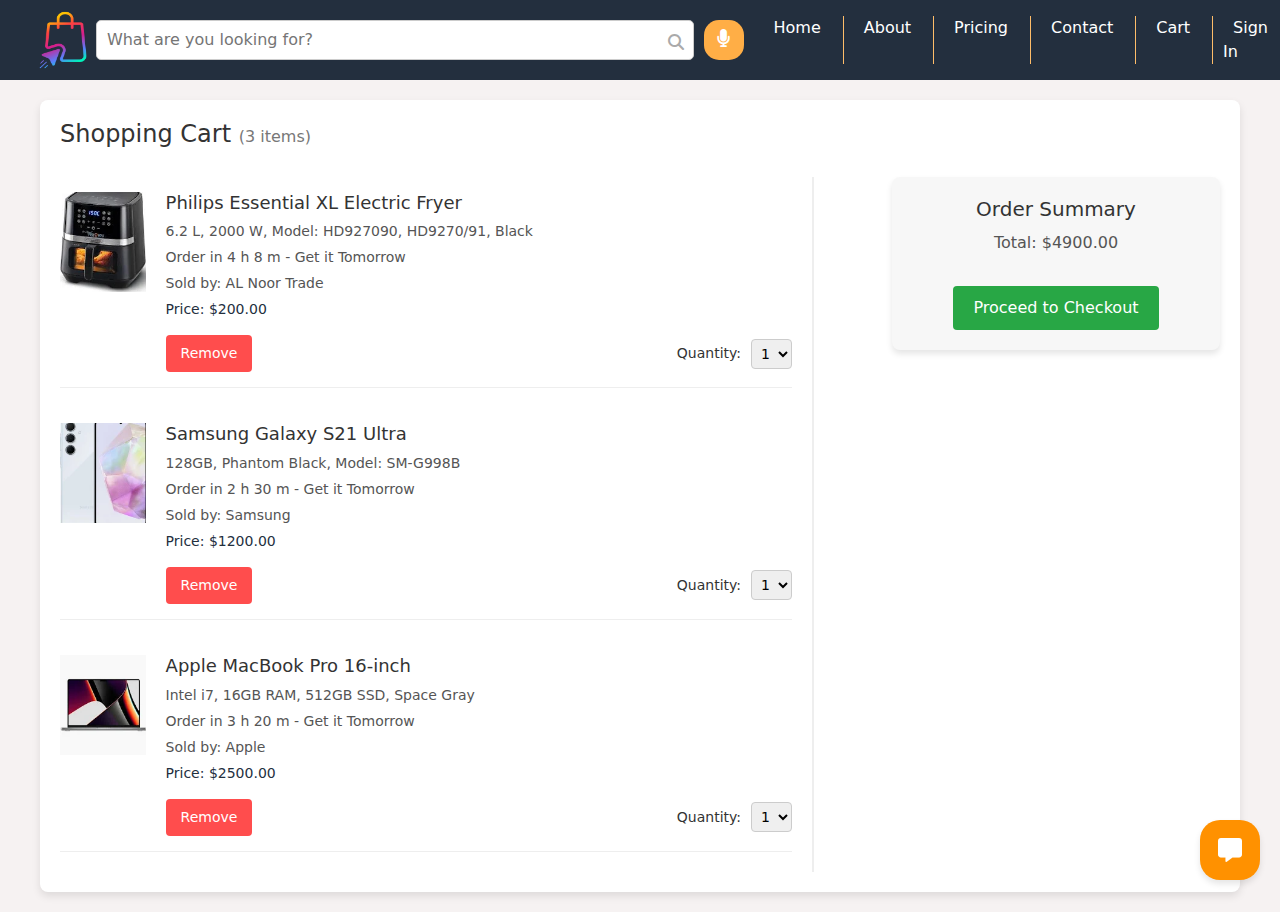
==== cart page/index.html @ 744badcf "message" ====
<!DOCTYPE html>
<html lang="en">
<head>
    <meta charset="UTF-8">
    <meta name="viewport" content="width=device-width, initial-scale=1.0">
    <title>Online Shopping</title>
    <link rel="stylesheet" href="../css/normalize.css">
    <link rel="stylesheet" href="../css/all.min.css">
    <link rel="stylesheet" href="style.css">
    <link rel="preconnect" href="https://fonts.googleapis.com">
    <link rel="preconnect" href="https://fonts.gstatic.com" crossorigin>
    <link href="https://fonts.googleapis.com/css2?family=Open+Sans:wght@300;400;500;600;700;800&display=swap"rel="stylesheet">
    <link rel="stylesheet" href="https://cdnjs.cloudflare.com/ajax/libs/font-awesome/6.5.1/css/all.min.css"
        integrity="sha512-DTOQO9RWCH3ppGqcWaEA1BIZOC6xxalwEsw9c2QQeAIftl+Vegovlnee1c9QX4TctnWMn13TZye+giMm8e2LwA=="
        crossorigin="anonymous" referrerpolicy="no-referrer">
    <link href="../carousel/carousel.css" rel="stylesheet">
    <script src="../home page/function.js"></script>
</head> 
<body style="background: #f6f2f2;">
    
    <header>
        <div class="header-container">
            <div class="nav-container">
                <img src="../images/Online-shopping-logo-design-template-on-transparent-background-PNG.png" alt="">
                <div class="search-wrapper">
                    <input type="text" id="search-bar" class="searching" placeholder="What are you looking for?">
                </div>

                <div class="microphone">
                    <button id="microphoneButton"><i class="fa-solid fa-microphone"></i></button>
                    <audio id="microphoneSound" src="../sounds/mixkit-select-click-1109.wav"></audio>
                </div>      
                
                <nav>
                    <ul>
                        <li><a href="">Home</a></li>
                        <li><a href="">About</a></li>
                        <li><a href="">Pricing</a></li>
                        <li><a href="">Contact</a></li>
                        <li><a href="">Cart</a></li>
                        <li><a href="../login/login.html">Sign In</a></li>
                    </ul>
                </nav>
                <div class="toggle-btn">
                    <i class="fa-solid fa-bars"></i>
                </div>
            </div>
        </div>
        <div class="drop-down-menu">
            <li>
                <a href="">About</a>
            </li>

            <li>
                <a href="">Experience</a>
            </li>

            <li>
                <a href="">Projects</a>
            </li>

            <li>
                <a href="">Contact</a>
            </li>
        </div>
    </header>
    <audio id="remove-sound" src="remove-sound.mp3" preload="auto"></audio>
    <div class="cart-main">
        <div class="cart-head">
            <h2>Shopping Cart <span>(3 items)</span></h2>
        </div>
        <div class="pro-and-check">
            <div class="cart-products" id="cart-products">
                <div class="my-product" data-price="200" data-quantity="1">
                    <img src="../images/products/download.jpg" alt="Product 1" class="product-img">
                    <div class="product-details">
                        <h3>Philips Essential XL Electric Fryer</h3>
                        <p class="product-info">6.2 L, 2000 W, Model: HD927090, HD9270/91, Black</p>
                        <p class="product-shipping">Order in 4 h 8 m - Get it Tomorrow</p>
                        <p class="product-seller">Sold by: AL Noor Trade</p>
                        <p class="product-price">Price: $200.00</p>
                        <div class="product-actions">
                            <button class="remove-btn" onclick="removeProduct(this)">Remove</button>
                            <div class="quantity-container">
                                <label for="quantity1">Quantity:</label>
                                <select id="quantity1" class="quantity-dropdown" onchange="updateTotal(this)">
                                    <option value="1" selected>1</option>
                                    <option value="2">2</option>
                                    <option value="3">3</option>
                                    <option value="4">4</option>
                                    <option value="5">5</option>
                                </select>
                            </div>
                        </div>
                    </div>
                </div>
    
                <div class="my-product" data-price="1200" data-quantity="1">
                    <img src="../images/products/download (2).jpg" alt="Product 2" class="product-img">
                    <div class="product-details">
                        <h3>Samsung Galaxy S21 Ultra</h3>
                        <p class="product-info">128GB, Phantom Black, Model: SM-G998B</p>
                        <p class="product-shipping">Order in 2 h 30 m - Get it Tomorrow</p>
                        <p class="product-seller">Sold by: Samsung</p>
                        <p class="product-price">Price: $1200.00</p>
                        <div class="product-actions">
                            <button class="remove-btn" onclick="removeProduct(this)">Remove</button>
                            <div class="quantity-container">
                                <label for="quantity2">Quantity:</label>
                                <select id="quantity2" class="quantity-dropdown" onchange="updateTotal(this)">
                                    <option value="1" selected>1</option>
                                    <option value="2">2</option>
                                    <option value="3">3</option>
                                    <option value="4">4</option>
                                    <option value="5">5</option>
                                </select>
                            </div>
                        </div>
                    </div>
                </div>
    
                <div class="my-product" data-price="2500" data-quantity="1">
                    <img src="../images/products/download (3).jpg" alt="Product 3" class="product-img">
                    <div class="product-details">
                        <h3>Apple MacBook Pro 16-inch</h3>
                        <p class="product-info">Intel i7, 16GB RAM, 512GB SSD, Space Gray</p>
                        <p class="product-shipping">Order in 3 h 20 m - Get it Tomorrow</p>
                        <p class="product-seller">Sold by: Apple</p>
                        <p class="product-price">Price: $2500.00</p>
                        <div class="product-actions">
                            <button class="remove-btn" onclick="removeProduct(this)">Remove</button>
                            <div class="quantity-container">
                                <label for="quantity3">Quantity:</label>
                                <select id="quantity3" class="quantity-dropdown" onchange="updateTotal(this)">
                                    <option value="1" selected>1</option>
                                    <option value="2">2</option>
                                    <option value="3">3</option>
                                    <option value="4">4</option>
                                    <option value="5">5</option>
                                </select>
                            </div>
                        </div>
                    </div>
                </div>
            </div>
    
            <div class="order-checkout">
                <div class="checkout-summary">
                    <h3>Order Summary</h3>
                    <p>Total: <span id="total-price">$4900.00</span></p>
                    <button class="checkout-btn">Proceed to Checkout</button>
                </div>
            </div>
        </div>
    </div>
    
    
    
    <div class="chatbot-container">
        <div class="chatbot-icon" onclick="toggleChat()">
            <i class="fas fa-comment-alt"></i>
        </div>
        <div class="chatbot-window" id="chatWindow">
            <div class="chatbot-header">
                <span>Chatbot</span>
                <button class="close-btn" onclick="toggleChat()"><i class="fa-solid fa-x"></i></button>
            </div>
            <div class="chatbot-body">
                <p>Hi! How can I assist you today?</p>
            </div>
            <div class="chatbot-footer">
                <input type="text" placeholder="Type a message..." id="chatInput" />
                <button onclick="sendMessage()">Send</button>
            </div>
        </div>
    </div>
</body>
</html>
---- cart page/style.css ----
* {
    box-sizing: border-box;
    padding: 0;
    margin: 0;
}
html {
    scroll-behavior: smooth;
}
body{
    font-family: "Open Sans", sans-serif;
    background: #eee;
}
.header-container {
    display: flex;
    justify-content: space-between;
    align-items: center;
    padding: 10px;
    background-color: #232f3e; 
    height: 80px;
}

.nav-container {
    display: flex;
    align-items: center;
    flex-grow: 1;
    gap: 10px;
}

.nav-container img {
    height: 70px;
    width: 80px;
    position: relative;
    left: 15px; 
}

.search-wrapper {
    position: relative;
    width: 50%;
    max-width: 1000px; 
    margin-left: auto;
}

#search-bar {
    width: 100%;
    padding: 7px 40px 7px 10px; 
    border: 1px solid #ccc;
    border-radius: 5px;
    position: relative;
    font-size: 16px;
}

.search-wrapper::before {
    content: "\f002";
    font-family: "Font Awesome 5 Free";
    font-weight: 900;
    position: absolute;
    right: 10px;
    top: 10px;
    font-size: 16px;
    z-index: 50;
    color: #aaa;
}

#search-bar:focus {
    border-color: #789abe; 
    outline: none;
}

#search-bar:focus::placeholder {
    color: white;
}

.search-icon {
    position: absolute; 
    top: 50%;
    right: 10px; 
    transform: translateY(-50%);
    font-size: 16px;
    color: #888; 
    cursor: pointer;
}

.microphone {
    position: relative;
    display: flex;
    justify-content: center;
    align-items: center;
    width: 40px;
    height: 40px;
    background-color: #ffae46; 
    border-radius: 15px; 
    transition: transform 0.3s ease, background-color 0.3s ease;
    cursor: pointer;
    min-width: 40px;
}
.microphone button{
    background-color: transparent;
    border: none;
    width: 100px;
    height: 100px;
}
.microphone:hover {
    transform: scale(1.1); 
    background-color: #ba8239; 
}

.fa-microphone {
    font-size: 18px; 
    color: white; 
    transition: transform 0.3s ease;
}

nav {
    margin-left: auto;
    position: relative;
}

nav .toggle-menu {
    font-size: 24px;
    margin-right: 10px;
    cursor: pointer;
    display: none; 
}

nav ul {
    display: flex;
    list-style: none;
    margin: 0;
    padding: 0;
    gap: 12px;  
}

nav ul li a {
    text-decoration: none;
    color: #fff; 
    padding: 5px 10px;
    transition: color 0.3s, background-color 0.5s;
    
}
nav ul li{
    border-left-style: solid;
    border-color: #febd69;
    border-width: 1px;
    padding-left: 10px;
}

nav ul li:first-child{
    border-width: 0px;
}

nav ul li a:hover {
    border-radius: 10px;
    color: #febd69;
}
.chatbot-container {
    position: fixed;
    bottom: 20px;
    right: 20px;
    z-index: 1000;
}

.chatbot-icon {
    background-color: #ff9100;
    color: white;
    border-radius: 20px;
    width: 60px;
    height: 60px;
    display: flex;
    align-items: center;
    justify-content: center;
    cursor: pointer;
    box-shadow: 0 4px 6px rgba(0, 0, 0, 0.1);
    transition: all 0.3s;
}

.chatbot-icon:hover {
    scale: 1.1;
}

.chatbot-icon i {
    font-size: 24px;
}

.chatbot-window {
    display: none;
    position: fixed;
    bottom: 80px;
    right: 20px;
    width: 300px;
    background: white;
    box-shadow: 0 4px 8px rgba(0, 0, 0, 0.2);
    border-radius: 8px;
    overflow: hidden;
    flex-direction: column;
    z-index: 1001;
}

.chatbot-header {
    background-color: #232f3e;
    color: white;
    padding: 10px;
    font-size: 16px;
    display: flex;
    justify-content: space-between;
    align-items: center;
}

.chatbot-header .close-btn {
    background: none;
    border: none;
    color: white;
    font-size: 18px;
    cursor: pointer;
}

.chatbot-body {
    padding: 10px;
    height: 200px;
    overflow-y: auto;
    font-size: 14px;
}

.chatbot-footer {
    display: flex;
    padding: 10px;
    border-top: 1px solid #ddd;
}

.chatbot-footer input {
    flex: 1;
    padding: 8px;
    font-size: 14px;
    border: 1px solid #ddd;
    border-radius: 4px;
}

.chatbot-footer button {
    margin-left: 5px;
    padding: 8px 12px;
    background-color: #ff9100;
    color: white;
    border: none;
    border-radius: 4px;
    cursor: pointer;
    transition: all 0.3s;
}

.chatbot-footer button:hover {
    background-color: #232f3e;
}

#scrollToTopButton {
    position: fixed;
    bottom: 20px;
    left: 20px;
    /* display: none; */
    background-color: #232f3e;
    color: white;
    border: none;
    border-radius: 10px;
    padding: 10px 15px;
    font-size: 16px;
    cursor: pointer;
    box-shadow: 0 4px 6px rgba(0, 0, 0, 0.1);
    transition: all 0.3s;
}

#scrollToTopButton:hover {
    background-color: #febd69;
}


.drop-down-menu{
    position: absolute;
    right: 2rem;
    top: 60px;
    height: 0;
    width: 200px;
    background-color: rgb(235, 235, 235);
    backdrop-filter: blur(15px);
    border-radius: 10px;
    overflow: hidden;
}

.drop-down-menu.open{
    height: 200px;
}

.drop-down-menu li{
    padding: 0.7rem;
    display: flex;
    align-items: center;
    justify-content: center;
}

.toggle-btn{
    cursor: pointer;
    font-size: 1.4rem;
    display: none;
}

.toggle-btn:hover{
    opacity: 0.6;
}

@media (max-width: 900px) {
    .nav-container{
        display: block;
    }

    .search-wrapper input {
        font-size: 10px;
    }
}

.cart-main {
    display: flex;
    flex-direction: column;
    max-width: 1200px;
    margin: 20px auto;
    background-color: #fff;
    border-radius: 8px;
    padding: 20px;
    box-shadow: 0 4px 8px rgba(0, 0, 0, 0.1);
}

.cart-head {
    margin-bottom: 20px;
}

.cart-head h2 {
    font-size: 24px;
    color: #333;
}

.cart-head span {
    font-size: 16px;
    color: #777;
}

.pro-and-check {
    display: flex;
    justify-content: space-between;
}

.cart-products {
    width: 65%;
    padding-right: 20px;
    border-right: 2px solid #eee;
}

.my-product {
    display: flex;
    margin-bottom: 20px;
    border-bottom: 1px solid #eee;
    padding-bottom: 15px;
    padding-top: 15px;
}

.product-img {
    width: 100px;
    height: 100px;
    object-fit: cover;
    margin-right: 20px;
}

.product-details {
    display: flex;
    flex-direction: column;
    justify-content: space-between;
    width: 100%;
}

.product-details h3 {
    font-size: 18px;
    color: #333;
}

.product-info,
.product-shipping,
.product-seller,
.product-price {
    font-size: 14px;
    color: #555;
    margin-bottom: 5px;
}

.product-price{
    color: #232f3e;
    font-weight: 500;
}

.product-actions {
    display: flex;
    justify-content: space-between;
    align-items: center;
    margin-top: 10px;
}

.remove-btn {
    background-color: #ff4d4d;
    border: none;
    color: white;
    padding: 8px 15px;
    cursor: pointer;
    font-size: 14px;
    border-radius: 4px;
    transition: background-color 0.3s ease;
}

.remove-btn:hover {
    background-color: #e60000;
}

.quantity-container {
    display: flex;
    align-items: center;
}

.quantity-container label {
    font-size: 14px;
    color: #333;
    margin-right: 10px;
}

.quantity-dropdown {
    padding: 5px;
    font-size: 14px;
    border-radius: 4px;
    border: 1px solid #ccc;
}

.order-checkout {
    width: 30%;
    padding-left: 20px;
}

.checkout-summary {
    padding: 20px;
    background-color: #f7f7f7;
    border-radius: 8px;
    box-shadow: 0 4px 6px rgba(0, 0, 0, 0.1);
    text-align: center;
}

.checkout-summary h3 {
    font-size: 20px;
    color: #333;
    margin-bottom: 10px;
}

.checkout-summary p {
    font-size: 16px;
    color: #555;
}

.checkout-btn {
    background-color: #28a745;
    border: none;
    color: white;
    padding: 10px 20px;
    margin-top: 15px;
    cursor: pointer;
    font-size: 16px;
    border-radius: 4px;
    transition: background-color 0.3s ease;
}

.checkout-btn:hover {
    background-color: #218838;
}

/* Responsive Design */
@media (max-width: 768px) {
    .pro-and-check {
        flex-direction: column;
    }

    .cart-products {
        width: 100%;
        padding-right: 0;
        border-right: none;
        margin-bottom: 20px;
    }

    .order-checkout {
        width: 100%;
        padding-left: 0;
    }

    .my-product {
        flex-direction: column;
        align-items: center;
    }

    .product-img {
        margin-bottom: 15px;
    }

    .checkout-summary p {
        font-size: 14px;
    }
}
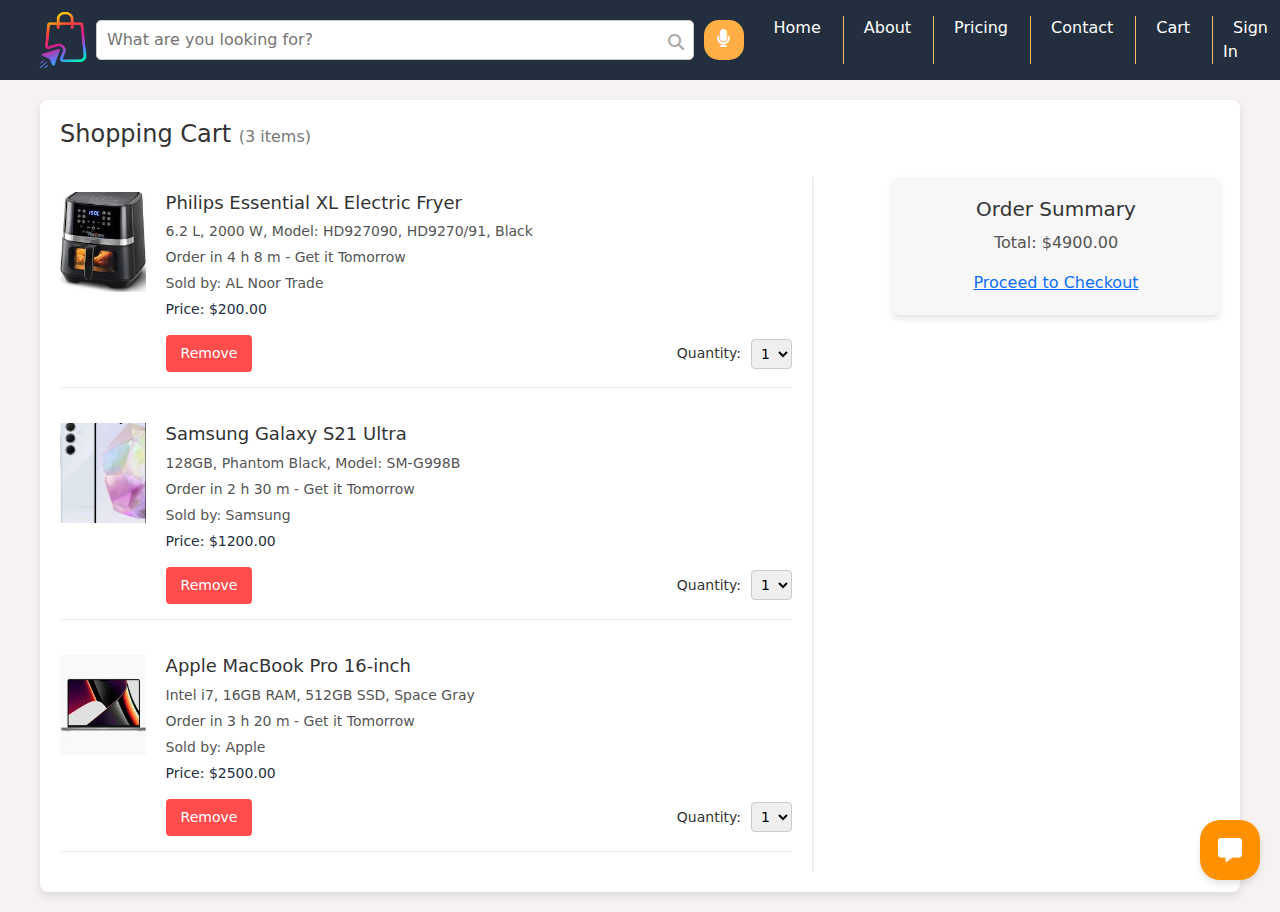
==== commit aea3aa15: "blabla" ====
--- a/cart page/index.html
+++ b/cart page/index.html
@@ -33,7 +33,7 @@
                 
                 <nav>
                     <ul>
-                        <li><a href="">Home</a></li>
+                        <li><a href="../home page/index.html">Home</a></li>
                         <li><a href="">About</a></li>
                         <li><a href="">Pricing</a></li>
                         <li><a href="">Contact</a></li>
@@ -148,7 +148,7 @@
                 <div class="checkout-summary">
                     <h3>Order Summary</h3>
                     <p>Total: <span id="total-price">$4900.00</span></p>
-                    <button class="checkout-btn">Proceed to Checkout</button>
+                    <a href="../checkout page/check.html">Proceed to Checkout</a>
                 </div>
             </div>
         </div>
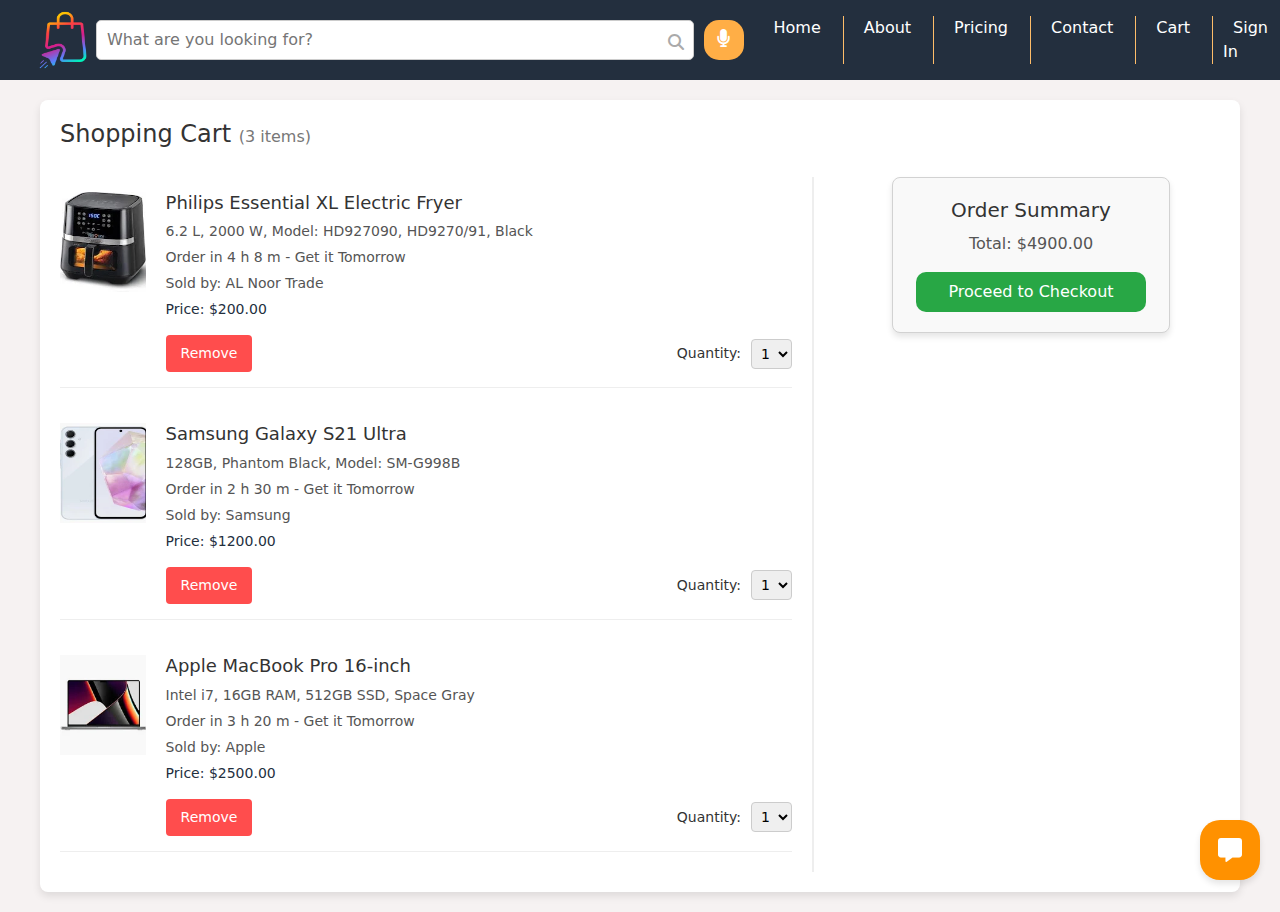
==== commit a14238b7: "love" ====
--- a/cart page/index.html
+++ b/cart page/index.html
@@ -34,9 +34,9 @@
                 <nav>
                     <ul>
                         <li><a href="../home page/index.html">Home</a></li>
-                        <li><a href="">About</a></li>
+                        <li><a href="#about-footer">About</a></li>
                         <li><a href="">Pricing</a></li>
-                        <li><a href="">Contact</a></li>
+                        <li><a href="#about-footer">Contact</a></li>
                         <li><a href="">Cart</a></li>
                         <li><a href="../login/login.html">Sign In</a></li>
                     </ul>
--- a/cart page/style.css
+++ b/cart page/style.css
@@ -360,7 +360,7 @@
 .product-img {
     width: 100px;
     height: 100px;
-    object-fit: cover;
+    /* object-fit: cover; */
     margin-right: 20px;
 }
 
@@ -437,10 +437,12 @@
 
 .checkout-summary {
     padding: 20px;
-    background-color: #f7f7f7;
+    background-color: #f9f9f9;
+    border: solid 0.5px #d2d2d2;
     border-radius: 8px;
     box-shadow: 0 4px 6px rgba(0, 0, 0, 0.1);
     text-align: center;
+    margin-right: 50px;
 }
 
 .checkout-summary h3 {
@@ -501,3 +503,18 @@
         font-size: 14px;
     }
 }
+
+.checkout-summary a{
+    background: #28a745;
+    color: white;
+    list-style: none;
+    display: block;
+    margin: 0 auto;
+    height: 40px;
+    width: 230px;
+    text-decoration: none;
+    align-content: center;
+    border-radius: 10px;
+}
+
+
